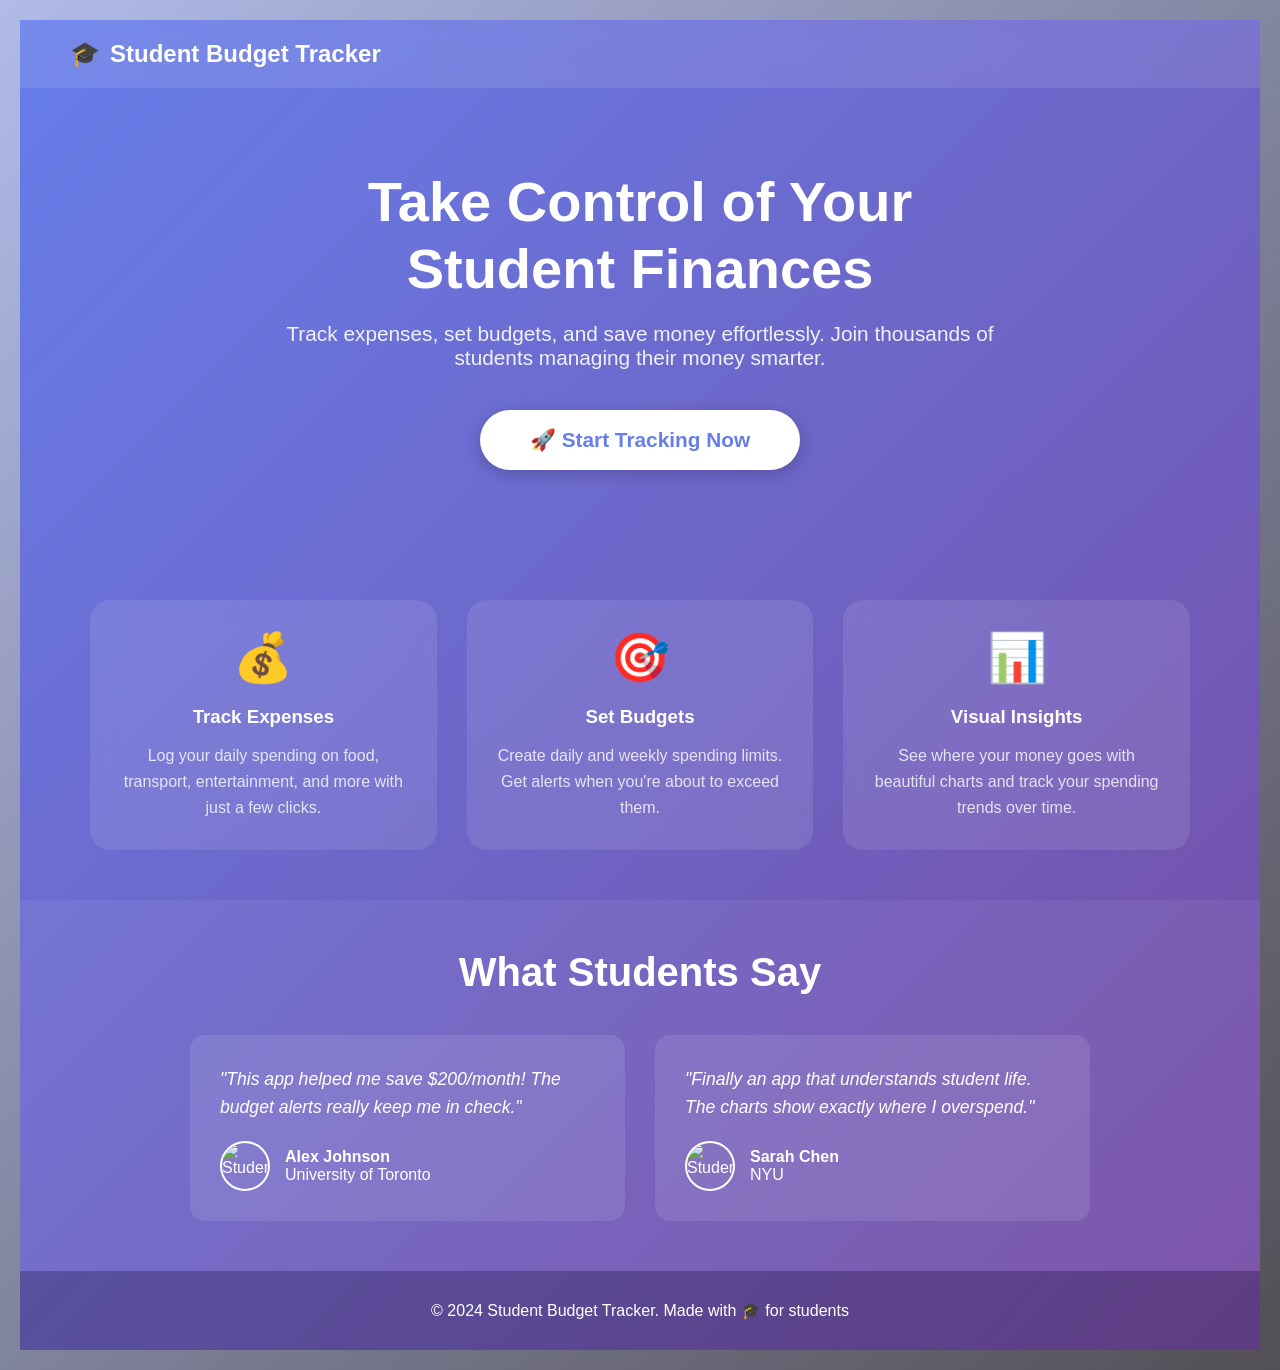
==== main.html @ 796863ff "Add files via upload" ====
<!DOCTYPE html>
<html lang="en">
<head>
    <meta charset="UTF-8">
    <meta name="viewport" content="width=device-width, initial-scale=1.0">
    <title>Student Budget Tracker Pro</title>
    <link rel="stylesheet" href="style.css">
    <script src="https://cdn.jsdelivr.net/npm/chart.js"></script>
    <script src="https://cdn.jsdelivr.net/npm/chartjs-plugin-datalabels@2.0.0"></script>
    <script src="auth.js"></script>
</head>
<body>
    <div class="container">
        <h1>Student Budget Tracker Pro</h1>
        <br>
        <div class="user-profile" style="display: flex; align-items: center; gap: 15px; float: right; margin-top: -50px; background: rgba(255,255,255,0.1); padding: 10px 20px; border-radius: 50px;">
            <img id="userAvatar" src="" alt="Profile" style="width: 35px; height: 35px; border-radius: 50%; border: 2px solid white; display: none; object-fit: cover;">
            <span id="welcomeMessage" style="color: white; font-weight: 500;"></span>
            <button onclick="logout()" style="background: #ff4757; padding: 6px 15px; font-size: 0.85em; border-radius: 20px;">Logout</button>
        </div>
        <!-- Currency Selector -->
        <div class="currency-selector">
            <label>Currency:</label>
            <select id="currencySelect" onchange="changeCurrency()">
                <option value="NGN">🇳🇬 NGN (₦)</option>
                <option value="USD">🇺🇸 USD ($)</option>
                <option value="EUR">🇪🇺 EUR (€)</option>
                <option value="GBP">🇬🇧 GBP (£)</option>
                <option value="JPY">🇯🇵 JPY (¥)</option>
                <option value="CAD">🇨🇦 CAD (C$)</option>
                <option value="AUD">🇦🇺 AUD (A$)</option>
                <option value="INR">🇮🇳 INR (₹)</option>
            </select>
            <button onclick="resetAllData()" class="reset-btn">🔄 Reset All Data</button>
        </div>

        <!-- Income Section - Collapsible -->
        <div class="card">
            <div class="gridcard">
                <div id="income" class="card-header" onclick="toggleSection('incomeSection')">
                    <h2>💰 Income Setup</h2>
                    <span class="edit-icon" id="incomeEditIcon">✏️</span>
                </div>
                <div id="incomeSection" class="card-content">
                    <div class="input-group1">
                        <label>Monthly Allowance/Income:</label>
                        <input class="income-in" type="number" id="monthlyIncome" placeholder="e.g., 500">
                        <button onclick="setIncome()">Set Income</button>
                    </div>
                </div>
                <div id="incomeDisplay" class="value-display" style="display: none;">
                    <span class="value-label">Monthly Income:</span>
                    <span class="value-amount" id="displayIncome">$0</span>
                </div>
            </div>

            <div class="gridcard">
                <!-- style it in such a way that the fields will be arranged vertically -->
                 
                <div class="card-header" onclick="toggleSection('limitsSection')">
                    <h2>🎯 Budget Limits</h2>
                    <span class="edit-icon" id="limitsEditIcon">✏️</span>
                </div>
                <div id="limitsSection" class="card-content">
                    <div class="limit-controls">
                        <div>
                            <label>Daily Limit:</label>
                            <input type="number" id="dailyLimit" placeholder="20">
                        </div>
                        <div>
                            <label>Weekly Limit:</label>
                            <input type="number" id="weeklyLimit" placeholder="100">
                        </div>
                        <button onclick="setLimits()">Set Limits</button>
                    </div>
                </div>
                <div id="limitsDisplay" class="value-display" style="display: none;">
                    <span class="value-label">Daily Limit:</span>
                    <span class="value-amount" id="displayDaily">$0</span>
                    <span class="value-label">Weekly Limit:</span>
                    <span class="value-amount" id="displayWeekly">$0</span>
                </div>
            </div>
        
            <div class="gridcard">
                <div class="card-header" onclick="toggleSection('savingsSection')">
                    <h2>🎯 Savings Goals</h2>
                    <span class="edit-icon" id="savingsEditIcon">✏️</span>
                </div>
                <div id="savingsSection" class="card-content">
                    <div class="savings-form">
                        <input type="text" id="goalName" placeholder="Goal name (e.g., New Laptop)">
                        <input type="number" id="goalAmount" placeholder="Target amount">
                        <input type="date" id="goalDeadline">
                        <button onclick="addSavingsGoal()">Add Goal</button>
                    </div>
                    <div id="savingsGoalsList" class="savings-list"></div>
                </div>
            </div>
        
            <div class="gridcard">
                <div class="card-header" onclick="toggleSection('recurringSection')">
                    <h2>🔄 Recurring Expenses</h2>
                    <span class="edit-icon" id="recurringEditIcon">✏️</span>
                </div>
                <div id="recurringSection" class="card-content">
                    <div class="recurring-form">
                        <select id="recurringCategory">
                            <option value="food">🍔 Food</option>
                            <option value="transport">🚌 Transport</option>
                            <option value="entertainment">🎮 Entertainment</option>
                            <option value="shopping">🛍️ Shopping</option>
                            <option value="bills">📄 Bills</option>
                            <option value="other">📦 Other</option>
                        </select>
                        <input type="number" id="recurringAmount" placeholder="Amount">
                        <select id="recurringFrequency">
                            <option value="daily">Daily</option>
                            <option value="weekly">Weekly</option>
                            <option value="monthly">Monthly</option>
                        </select>
                        <input type="date" id="recurringStartDate">
                        <button onclick="addRecurringExpense()">Add Recurring</button>
                    </div>
                    <div id="recurringList" class="recurring-list"></div>
                </div>
            </div>
        </div>

        <!-- Add Expense -->
            <div class="expense-form">
                <h2>➕ Add Expense</h2>
                <div class="expense-form">
                    <select id="expenseCategory">
                        <option value="food">🍔 Food</option>
                        <option value="transport">🚌 Transport</option>
                        <option value="entertainment">🎮 Entertainment</option>
                        <option value="shopping">🛍️ Shopping</option>
                        <option value="bills">📄 Bills</option>
                        <option value="other">📦 Other</option>
                    </select>
                    <input type="number" id="expenseAmount" placeholder="Amount">
                    <input type="date" id="expenseDate">
                    <button onclick="addExpense()">Add Expense</button>
                </div>
            </div>

        <!-- Alerts Section -->
        <div id="alertBox" class="alert" style="display: none;"></div>
        
        <!-- Warning Modal -->
        <div id="warningModal" class="modal" style="display: none;">
            <div class="modal-content">
                <h3>⚠️ Warning: Limit Exceeded!</h3>
                <p id="warningMessage"></p>
                <div class="modal-buttons">
                    <button onclick="forceAddExpense()" class="force-btn">Force Add Anyway</button>
                    <button onclick="cancelExpense()" class="cancel-btn">Cancel</button>
                </div>
            </div>
        </div>

        <!-- Charts -->
        <div class="chart-container">
            <canvas id="expenseChart"></canvas>
        </div>

        <div class="chart-container">
            <canvas id="trendChart"></canvas>
        </div>

        <!-- Expense List -->
        <div class="card">
            <h2>📋 Recent Expenses</h2>
            <div id="expenseList"></div>
        </div>

        <!-- Summary -->
        <div class="summary-cards">
            <div class="summary-card">
                <h3>Today's Spending</h3>
                <p id="todayTotal">$0</p>
            </div>
            <div class="summary-card">
                <h3>This Week</h3>
                <p id="weekTotal">$0</p>
            </div>
            <div class="summary-card">
                <h3>This Month</h3>
                <p id="monthTotal">$0</p>
            </div>
            <div class="summary-card">
                <h3>Remaining</h3>
                <p id="remainingBudget">$0</p>
            </div>
        </div>
    </div>

    <script src="app.js"></script>
</body>
</html>
---- style.css ----
* {
    margin: 0;
    padding: 0;
    box-sizing: border-box;
}

body {
    font-family: 'Segoe UI', Tahoma, Geneva, Verdana, sans-serif;
    background: linear-gradient(135deg, #b1bbe8 0%, #524f55 100%);
    min-height: 100vh;
    padding: 20px;
}

.container {
    max-width: 1200px;
    margin: 0 auto;
}

h1 {
    color: white;
    text-align: center;
    margin-bottom: 30px;
    font-size: 2.5em;
}

.card {
    /* background: white; */
    border-radius: 10px;
    padding: 10px;
    margin-bottom: 20px;
    box-shadow: 0 4px 6px rgba(0, 0, 0, 0.1);
    display: grid;
    grid-template-columns: repeat(4, 1fr);
    /* gap: 20px; */
    /* margin-bottom: 20px; */
    width: 1200px;
}

.card .gridcard {
    border-radius: 10px;
    padding: 20px;
    display: grid;
    background-color: white;
    margin-bottom: 20px;
    max-width: 300px;
    margin-left: 5px;
    margin-right: 5px;
    /* grid-template-columns: 1fr; */
    /* gap: 20px; */
}


.card h2 {
    color: #333;
    margin-bottom: 15px;
    font-size: 1.5em;
}

.input-group {
    display: flex;
    gap: 10px;
    align-items: center;
}

.income-in {
    flex: 1;
    padding: 10px;
    border: 1px solid #ddd;
    border-radius: 5px;
    font-size: 16px;
}

.input-group input {
    flex: 1;
    padding: 10px;
    border: 1px solid #ddd;
    border-radius: 5px;
    font-size: 16px;
}

.limit-controls {
    display: grid;
    /* grid-template-columns: 1fr 1fr auto; */
    gap: 10px;
    align-items: center;
}

.limit-controls input {
    flex: 1;
    width: 100%;
    padding: 10px;
    border: 1px solid #ddd;
    border-radius: 5px;
    font-size: 16px;
}

.expense-form {
    display: grid;
    grid-template-columns: 1fr 1fr 1fr auto;
    gap: 10px;
}

.expense-form select,
.expense-form input {
    padding: 10px;
    border: 1px solid #ddd;
    border-radius: 5px;
    font-size: 16px;
}

button {
    background: #667eea;
    color: white;
    border: none;
    padding: 10px 20px;
    border-radius: 5px;
    cursor: pointer;
    font-size: 16px;
    transition: background 0.3s;
}

button:hover {
    background: #764ba2;
}

.alert {
    background: #ff4757;
    color: white;
    padding: 15px;
    border-radius: 5px;
    margin-bottom: 20px;
    text-align: center;
    animation: shake 0.5s;
}

@keyframes shake {
    0%, 100% { transform: translateX(0); }
    10%, 30%, 50%, 70%, 90% { transform: translateX(-5px); }
    20%, 40%, 60%, 80% { transform: translateX(5px); }
}

.chart-container {
    background: white;
    border-radius: 10px;
    padding: 20px;
    margin-bottom: 20px;
    height: 300px;
}

.summary-cards {
    display: grid;
    grid-template-columns: repeat(5, 1fr);
    gap: 20px;
    margin-bottom: 20px;
}

.summary-card {
    background: white;
    border-radius: 10px;
    padding: 20px;
    text-align: center;
    box-shadow: 0 4px 6px rgba(0, 0, 0, 0.1);
}

.summary-card h3 {
    color: #666;
    font-size: 1em;
    margin-bottom: 10px;
}

.summary-card p {
    color: #333;
    font-size: 1.8em;
    font-weight: bold;
}

#expenseList {
    max-height: 300px;
    overflow-y: auto;
}

.expense-form{
    background-color: white;
    border-radius: 10px;
    padding: 20px;
    margin-bottom:5px;
    display: grid;
    grid-template-columns: 1fr 1fr 1fr auto;
    gap: 10px;
}

.expense-item {
    display: flex;
    justify-content: space-between;
    align-items: center;
    padding: 10px;
    border-bottom: 1px solid #eee;
}

.expense-item:last-child {
    border-bottom: none;
}

.expense-category {
    background: #f0f0f0;
    padding: 5px 10px;
    border-radius: 20px;
    font-size: 0.9em;
}

.expense-amount {
    font-weight: bold;
    color: #ff4757;
}

.expense-date {
    color: #999;
    font-size: 0.9em;
}

.delete-btn {
    background: #ff4757;
    padding: 5px 10px;
    font-size: 0.9em;
}

@media (max-width: 768px) {
    .expense-form {
        grid-template-columns: 1fr;
    }
    
    .limit-controls {
        grid-template-columns: 1fr;
    }
    
    .summary-cards {
        grid-template-columns: 1fr 1fr;
    }

    .card {
        grid-template-columns: 1fr;
        width: 100%;
    }
}


/* Add these styles for the user profile */
.user-profile {
    background: rgba(255, 255, 255, 0.1);
    padding: 10px 20px;
    border-radius: 50px;
    backdrop-filter: blur(10px);
    margin-bottom: 20px;
}

.user-profile img {
    object-fit: cover;
}

/* Adjust main container to accommodate profile */
.container {
    position: relative;
}

/* Make sure the logout button matches your theme */
.user-profile button {
    background: #ff4757;
    transition: background 0.3s;
}

.user-profile button:hover {
    background: #ff6b81;
}



/* Add to existing CSS */



.currency-selector {
    background: white;
    border-radius: 10px;
    padding: 15px;
    margin-bottom: 20px;
    display: flex;
    align-items: center;
    gap: 10px;
}

.currency-selector select {
    padding: 8px;
    border: 1px solid #ddd;
    border-radius: 5px;
    font-size: 16px;
    flex: 1;
}

.reset-btn {
    padding: 8px 16px;
    background-color: #ff6b6b;
    color: white;
    border: none;
    border-radius: 5px;
    cursor: pointer;
    font-size: 14px;
    font-weight: bold;
    transition: background-color 0.3s ease;
}

.reset-btn:hover {
    background-color: #ff5252;
}

.reset-btn:active {
    transform: scale(0.98);
}

.card-header {
    display: flex;
    justify-content: space-between;
    align-items: center;
    cursor: pointer;
    padding: 10px 0;
}

.edit-icon {
    font-size: 1.2em;
    opacity: 0.6;
    transition: opacity 0.3s;
}

.edit-icon:hover {
    opacity: 1;
}

.value-display {
    display: flex;
    gap: 20px;
    align-items: center;
    flex-wrap: wrap;
    padding: 10px 0;
}

#income{
    background-color: white;
    border-radius: 10px;
    /* padding: 20px; */
    margin-bottom: 20px;
    width: 250px;
}

.value-label {
    color: #666;
    font-size: 0.9em;
}

.value-amount {
    font-weight: bold;
    color: #667eea;
    font-size: 1.2em;
}

.savings-form, .recurring-form {
    display: grid;
    grid-template-columns: repeat(auto-fit, minmax(150px, 1fr));
    gap: 10px;
    margin-bottom: 20px;
}

.savings-form input,
.savings-form select,
.recurring-form input,
.recurring-form select {
    padding: 10px;
    border: 1px solid #ddd;
    border-radius: 5px;
    font-size: 14px;
}

.savings-list, .recurring-list {
    max-height: 200px;
    overflow-y: auto;
}

.savings-item, .recurring-item {
    display: flex;
    justify-content: space-between;
    align-items: center;
    padding: 10px;
    border-bottom: 1px solid #eee;
}

.savings-progress {
    flex: 1;
    margin: 0 15px;
}

.progress-bar {
    width: 100%;
    height: 10px;
    background: #f0f0f0;
    border-radius: 5px;
    overflow: hidden;
}

.progress-fill {
    height: 100%;
    background: linear-gradient(90deg, #667eea, #764ba2);
    transition: width 0.3s;
}

/* Modal Styles */
.modal {
    position: fixed;
    top: 0;
    left: 0;
    width: 100%;
    height: 100%;
    background: rgba(0, 0, 0, 0.5);
    display: flex;
    justify-content: center;
    align-items: center;
    z-index: 1000;
}

.modal-content {
    background: white;
    padding: 30px;
    border-radius: 10px;
    max-width: 400px;
    text-align: center;
}

.modal-content h3 {
    color: #ff4757;
    margin-bottom: 15px;
}

.modal-content p {
    margin-bottom: 20px;
    color: #333;
}

.modal-buttons {
    display: flex;
    gap: 10px;
    justify-content: center;
}

.force-btn {
    background: #ff4757;
}

.force-btn:hover {
    background: #ff6b81;
}

.cancel-btn {
    background: #666;
}

.cancel-btn:hover {
    background: #888;
}

/* Recurring badge */
.recurring-badge {
    background: #667eea;
    color: white;
    padding: 2px 8px;
    border-radius: 12px;
    font-size: 0.8em;
    margin-left: 10px;
}

/* Currency symbol */
.currency-symbol {
    font-weight: normal;
    margin-right: 2px;
}

/* Responsive adjustments */
@media (max-width: 768px) {
    .value-display {
        flex-direction: column;
        align-items: flex-start;
        gap: 10px;
    }
    
    .savings-form, .recurring-form {
        grid-template-columns: 1fr;
    }
    
    .modal-content {
        margin: 20px;
        padding: 20px;
    }
}
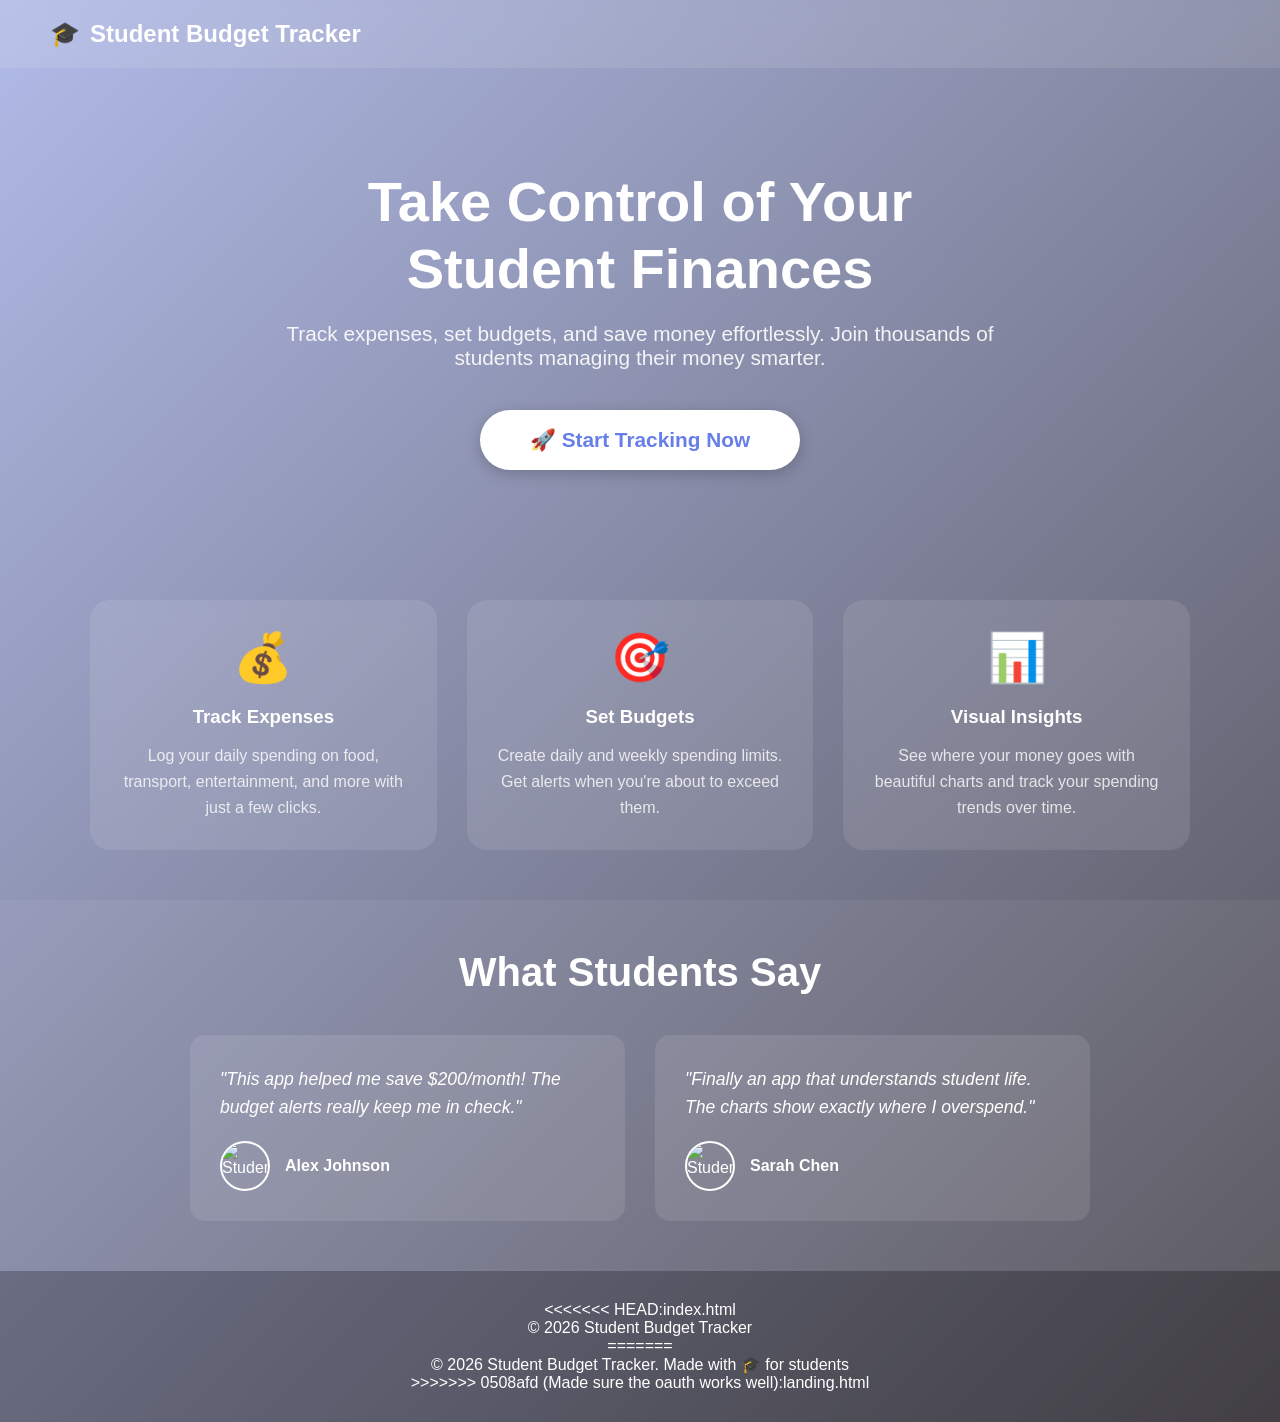
==== commit 9a8e5678: "Made sure the oauth works well" ====
--- a/main.html
+++ b/main.html
@@ -3,21 +3,36 @@
 <head>
     <meta charset="UTF-8">
     <meta name="viewport" content="width=device-width, initial-scale=1.0">
+    <meta name="theme-color" content="#667eea">
+    <meta name="description" content="Track expenses, set budgets, and save money as a student.">
     <title>Student Budget Tracker Pro</title>
+    <link rel="manifest" href="manifest.json">
+    <link rel="icon" href="icon-192.png">
     <link rel="stylesheet" href="style.css">
     <script src="https://cdn.jsdelivr.net/npm/chart.js"></script>
-    <script src="https://cdn.jsdelivr.net/npm/chartjs-plugin-datalabels@2.0.0"></script>
     <script src="auth.js"></script>
 </head>
 <body>
+    <nav class="nav">
+        <div class="nav-inner">
+            <span class="nav-title">🎓 Student Budget Tracker</span>
+            <ul>
+                <li><a href="main.html" class="active">🏠 Home</a></li>
+                <li><a href="javascript:void(0)" onclick="openReport()">📊 Report</a></li>
+            </ul>
+            <button class="dark-toggle" id="darkToggle" onclick="toggleDarkMode()" title="Toggle dark mode">🌙</button>
+        </div>
+    </nav>
+
     <div class="container">
         <h1>Student Budget Tracker Pro</h1>
-        <br>
-        <div class="user-profile" style="display: flex; align-items: center; gap: 15px; float: right; margin-top: -50px; background: rgba(255,255,255,0.1); padding: 10px 20px; border-radius: 50px;">
-            <img id="userAvatar" src="" alt="Profile" style="width: 35px; height: 35px; border-radius: 50%; border: 2px solid white; display: none; object-fit: cover;">
-            <span id="welcomeMessage" style="color: white; font-weight: 500;"></span>
-            <button onclick="logout()" style="background: #ff4757; padding: 6px 15px; font-size: 0.85em; border-radius: 20px;">Logout</button>
-        </div>
+
+        <div class="user-profile">
+            <img id="userAvatar" src="" alt="Profile">
+            <span id="welcomeMessage"></span>
+            <button onclick="logout()">Logout</button>
+        </div>
+
         <!-- Currency Selector -->
         <div class="currency-selector">
             <label>Currency:</label>
@@ -31,10 +46,13 @@
                 <option value="AUD">🇦🇺 AUD (A$)</option>
                 <option value="INR">🇮🇳 INR (₹)</option>
             </select>
+            <button onclick="exportData()" class="reset-btn">⬇️ Export</button>
+            <button onclick="document.getElementById('importFile').click()" class="reset-btn">⬆️ Import</button>
+            <input type="file" id="importFile" accept=".json,application/json" style="display:none;" onchange="importData(event)">
             <button onclick="resetAllData()" class="reset-btn">🔄 Reset All Data</button>
         </div>
 
-        <!-- Income Section - Collapsible -->
+        <!-- Income / Budgets / Goals / Recurring / Category Budgets -->
         <div class="card">
             <div class="gridcard">
                 <div id="income" class="card-header" onclick="toggleSection('incomeSection')">
@@ -55,8 +73,6 @@
             </div>
 
             <div class="gridcard">
-                <!-- style it in such a way that the fields will be arranged vertically -->
-                 
                 <div class="card-header" onclick="toggleSection('limitsSection')">
                     <h2>🎯 Budget Limits</h2>
                     <span class="edit-icon" id="limitsEditIcon">✏️</span>
@@ -81,10 +97,10 @@
                     <span class="value-amount" id="displayWeekly">$0</span>
                 </div>
             </div>
-        
+
             <div class="gridcard">
                 <div class="card-header" onclick="toggleSection('savingsSection')">
-                    <h2>🎯 Savings Goals</h2>
+                    <h2>🐷 Savings Goals</h2>
                     <span class="edit-icon" id="savingsEditIcon">✏️</span>
                 </div>
                 <div id="savingsSection" class="card-content">
@@ -97,7 +113,7 @@
                     <div id="savingsGoalsList" class="savings-list"></div>
                 </div>
             </div>
-        
+
             <div class="gridcard">
                 <div class="card-header" onclick="toggleSection('recurringSection')">
                     <h2>🔄 Recurring Expenses</h2>
@@ -125,31 +141,52 @@
                     <div id="recurringList" class="recurring-list"></div>
                 </div>
             </div>
+
+            <div class="gridcard">
+                <div class="card-header" onclick="toggleSection('categoryBudgetSection')">
+                    <h2>🏷️ Category Budgets</h2>
+                    <span class="edit-icon" id="budgetEditIcon">✏️</span>
+                </div>
+                <div id="categoryBudgetSection" class="card-content">
+                    <div class="recurring-form">
+                        <select id="budgetCategory">
+                            <option value="food">🍔 Food</option>
+                            <option value="transport">🚌 Transport</option>
+                            <option value="entertainment">🎮 Entertainment</option>
+                            <option value="shopping">🛍️ Shopping</option>
+                            <option value="bills">📄 Bills</option>
+                            <option value="other">📦 Other</option>
+                        </select>
+                        <input type="number" id="budgetAmount" placeholder="Monthly budget amount">
+                        <button onclick="setCategoryBudget()">Set Budget</button>
+                    </div>
+                    <div id="categoryBudgetsList" class="budgets-list"></div>
+                </div>
+            </div>
         </div>
 
         <!-- Add Expense -->
-            <div class="expense-form">
-                <h2>➕ Add Expense</h2>
-                <div class="expense-form">
-                    <select id="expenseCategory">
-                        <option value="food">🍔 Food</option>
-                        <option value="transport">🚌 Transport</option>
-                        <option value="entertainment">🎮 Entertainment</option>
-                        <option value="shopping">🛍️ Shopping</option>
-                        <option value="bills">📄 Bills</option>
-                        <option value="other">📦 Other</option>
-                    </select>
-                    <input type="number" id="expenseAmount" placeholder="Amount">
-                    <input type="date" id="expenseDate">
-                    <button onclick="addExpense()">Add Expense</button>
-                </div>
-            </div>
+        <div class="expense-form">
+            <h2>➕ Add Expense</h2>
+            <select id="expenseCategory">
+                <option value="food">🍔 Food</option>
+                <option value="transport">🚌 Transport</option>
+                <option value="entertainment">🎮 Entertainment</option>
+                <option value="shopping">🛍️ Shopping</option>
+                <option value="bills">📄 Bills</option>
+                <option value="other">📦 Other</option>
+            </select>
+            <input type="number" id="expenseAmount" placeholder="Amount">
+            <input type="date" id="expenseDate">
+            <button onclick="addExpense()">Add Expense</button>
+            <input type="text" id="expenseNote" class="expense-note" placeholder="Note (optional) — e.g. Lunch at cafeteria. Category auto-suggests from history." oninput="suggestCategory()">
+        </div>
 
         <!-- Alerts Section -->
         <div id="alertBox" class="alert" style="display: none;"></div>
-        
+
         <!-- Warning Modal -->
-        <div id="warningModal" class="modal" style="display: none;">
+        <div id="warningModal" class="modal" style="display: none;" onclick="if(event.target===this) cancelExpense()">
             <div class="modal-content">
                 <h3>⚠️ Warning: Limit Exceeded!</h3>
                 <p id="warningMessage"></p>
@@ -169,9 +206,36 @@
             <canvas id="trendChart"></canvas>
         </div>
 
+        <div class="chart-container">
+            <canvas id="incomeExpenseChart"></canvas>
+        </div>
+
+        <div class="chart-container">
+            <canvas id="budgetChart"></canvas>
+        </div>
+
         <!-- Expense List -->
-        <div class="card">
+        <div class="recent-expense-header">
             <h2>📋 Recent Expenses</h2>
+            <div class="balance-display">
+                Balance:
+                <span id="currentBalance">$0.00</span>
+            </div>
+            <div class="expense-filters">
+                <input type="text" id="searchInput" placeholder="🔍 Search by note or category..." oninput="updateExpenseList()">
+                <select id="filterCategory" onchange="updateExpenseList()">
+                    <option value="">All Categories</option>
+                    <option value="food">🍔 Food</option>
+                    <option value="transport">🚌 Transport</option>
+                    <option value="entertainment">🎮 Entertainment</option>
+                    <option value="shopping">🛍️ Shopping</option>
+                    <option value="bills">📄 Bills</option>
+                    <option value="other">📦 Other</option>
+                </select>
+                <input type="date" id="filterFrom" onchange="updateExpenseList()">
+                <span class="filter-sep">to</span>
+                <input type="date" id="filterTo" onchange="updateExpenseList()">
+            </div>
             <div id="expenseList"></div>
         </div>
 
@@ -196,6 +260,86 @@
         </div>
     </div>
 
+    <!-- Edit Expense Modal -->
+    <div id="editModal" class="modal" style="display: none;" onclick="if(event.target===this) closeEditModal()">
+        <div class="modal-content">
+            <h3>✏️ Edit Expense</h3>
+            <div class="edit-form">
+                <label>Category</label>
+                <select id="editCategory">
+                    <option value="food">🍔 Food</option>
+                    <option value="transport">🚌 Transport</option>
+                    <option value="entertainment">🎮 Entertainment</option>
+                    <option value="shopping">🛍️ Shopping</option>
+                    <option value="bills">📄 Bills</option>
+                    <option value="other">📦 Other</option>
+                </select>
+                <label>Amount</label>
+                <input type="number" id="editAmount">
+                <label>Date</label>
+                <input type="date" id="editDate">
+                <label>Note</label>
+                <input type="text" id="editNote">
+            </div>
+            <div class="modal-buttons">
+                <button onclick="saveEditedExpense()" class="force-btn">Save</button>
+                <button onclick="closeEditModal()" class="cancel-btn">Cancel</button>
+            </div>
+        </div>
+    </div>
+
+    <!-- Contribute to Savings Goal Modal -->
+    <div id="contributeModal" class="modal" style="display: none;" onclick="if(event.target===this) closeContributeModal()">
+        <div class="modal-content">
+            <h3>🐷 Contribute to Savings Goal</h3>
+            <p id="contributeGoalInfo" style="color: var(--card-text);"></p>
+            <div class="edit-form">
+                <label>Amount</label>
+                <input type="number" id="contributeAmount" placeholder="Amount to contribute" min="0.01" step="0.01">
+            </div>
+            <div class="modal-buttons">
+                <button onclick="confirmContribution()" class="force-btn">Add Funds</button>
+                <button onclick="closeContributeModal()" class="cancel-btn">Cancel</button>
+            </div>
+        </div>
+    </div>
+
+    <!-- Confirm Modal -->
+    <div id="confirmModal" class="modal" style="display: none;" onclick="if(event.target===this) closeConfirmModal()">
+        <div class="modal-content">
+            <h3 id="confirmTitle">Are you sure?</h3>
+            <p id="confirmMessage"></p>
+            <div class="modal-buttons">
+                <button onclick="confirmAction()" class="force-btn" id="confirmOkBtn">Confirm</button>
+                <button onclick="closeConfirmModal()" class="cancel-btn">Cancel</button>
+            </div>
+        </div>
+    </div>
+
+    <!-- Monthly Report Modal -->
+    <div id="reportModal" class="modal" style="display: none;" onclick="if(event.target===this) closeReportModal()">
+        <div class="modal-content report-modal">
+            <h3>📊 Monthly Report</h3>
+            <div id="reportContent"></div>
+            <div class="modal-buttons">
+                <button onclick="exportReportCSV()" class="force-btn">⬇️ Export CSV</button>
+                <button onclick="closeReportModal()" class="cancel-btn">Close</button>
+            </div>
+        </div>
+    </div>
+
+    <!-- Toast Notifications -->
+    <div id="toastContainer" class="toast-container"></div>
+
     <script src="app.js"></script>
+    <script>
+        if ('serviceWorker' in navigator && location.protocol.startsWith('http')) {
+            window.addEventListener('load', function() {
+                navigator.serviceWorker.register('sw.js').catch(function(err) {
+                    console.warn('Service worker registration failed:', err);
+                });
+            });
+        }
+    </script>
 </body>
 </html>
--- a/style.css
+++ b/style.css
@@ -1,3 +1,42 @@
+:root {
+    --bg-grad: linear-gradient(135deg, #667eea 0%, #764ba2 100%);
+    --bg-grad-2: linear-gradient(135deg, #171a2e 0%, #2a2d4a 100%);
+    --card-bg: #ffffff;
+    --card-text: #333333;
+    --card-text-muted: #666666;
+    --card-border: #eee;
+    --input-bg: #ffffff;
+    --input-border: #ddd;
+    --btn-bg: #667eea;
+    --btn-hover: #764ba2;
+    --nav-bg: rgba(255, 255, 255, 0.1);
+    --soft-bg: #f0f0f0;
+    --danger: #ff4757;
+    --success: #00d25b;
+    --warning: #ff9f43;
+    --info: #667eea;
+    --shadow: 0 4px 15px rgba(0, 0, 0, 0.1);
+    --toast-bg: #ffffff;
+    --toast-text: #333333;
+}
+
+body.dark {
+    --bg-grad: var(--bg-grad-2);
+    --card-bg: #2a2d4a;
+    --card-text: #e8e8f5;
+    --card-text-muted: #aaaac0;
+    --card-border: #3a3d5c;
+    --input-bg: #363962;
+    --input-border: #4a4d75;
+    --btn-bg: #667eea;
+    --btn-hover: #764ba2;
+    --nav-bg: rgba(0, 0, 0, 0.35);
+    --soft-bg: #3a3d5c;
+    --shadow: 0 4px 15px rgba(0, 0, 0, 0.4);
+    --toast-bg: #2a2d4a;
+    --toast-text: #e8e8f5;
+}
+
 * {
     margin: 0;
     padding: 0;
@@ -6,14 +45,17 @@
 
 body {
     font-family: 'Segoe UI', Tahoma, Geneva, Verdana, sans-serif;
-    background: linear-gradient(135deg, #b1bbe8 0%, #524f55 100%);
+    background: var(--bg-grad);
     min-height: 100vh;
-    padding: 20px;
+    padding: 0;
+    transition: background 0.3s;
 }
 
 .container {
     max-width: 1200px;
     margin: 0 auto;
+    padding: 20px;
+    position: relative;
 }
 
 h1 {
@@ -21,95 +63,193 @@
     text-align: center;
     margin-bottom: 30px;
     font-size: 2.5em;
-}
-
+    padding-top: 20px;
+}
+
+/* Navigation */
+.nav {
+    background: var(--nav-bg);
+    backdrop-filter: blur(10px);
+    padding: 0 20px;
+    margin-bottom: 20px;
+    position: sticky;
+    top: 0;
+    z-index: 100;
+}
+
+.nav-inner {
+    display: flex;
+    align-items: center;
+    justify-content: space-between;
+    max-width: 1200px;
+    margin: 0 auto;
+    gap: 15px;
+}
+
+.nav-title {
+    color: white;
+    font-weight: bold;
+    font-size: 1.1em;
+    white-space: nowrap;
+}
+
+.nav ul {
+    list-style: none;
+    display: flex;
+    gap: 5px;
+    flex: 1;
+    justify-content: center;
+}
+
+.nav li a {
+    display: block;
+    padding: 15px 25px;
+    color: rgba(255, 255, 255, 0.8);
+    text-decoration: none;
+    font-weight: 500;
+    transition: color 0.3s, background 0.3s;
+    border-radius: 8px;
+}
+
+.nav li a:hover,
+.nav li a.active {
+    color: white;
+    background: rgba(255, 255, 255, 0.15);
+}
+
+.dark-toggle {
+    background: rgba(255, 255, 255, 0.15);
+    border: none;
+    border-radius: 50%;
+    width: 42px;
+    height: 42px;
+    font-size: 1.2em;
+    cursor: pointer;
+    transition: background 0.3s, transform 0.2s;
+    color: white;
+}
+
+.dark-toggle:hover {
+    background: rgba(255, 255, 255, 0.3);
+    transform: scale(1.05);
+}
+
+/* Card grid layout */
 .card {
-    /* background: white; */
-    border-radius: 10px;
+    border-radius: 15px;
+    padding: 0;
+    margin-bottom: 20px;
+    display: grid;
+    grid-template-columns: repeat(3, 1fr);
+    gap: 15px;
+}
+
+.card .gridcard {
+    border-radius: 15px;
+    padding: 20px;
+    background-color: var(--card-bg);
+    box-shadow: var(--shadow);
+    transition: background-color 0.3s;
+}
+
+.card h2 {
+    color: var(--card-text);
+    margin-bottom: 15px;
+    font-size: 1.3em;
+}
+
+/* Input styles */
+.input-group {
+    display: flex;
+    gap: 10px;
+    align-items: center;
+}
+
+.input-group1 {
+    display: flex;
+    flex-direction: column;
+    gap: 10px;
+}
+
+.input-group1 label,
+.limit-controls label {
+    color: var(--card-text-muted);
+}
+
+.income-in {
     padding: 10px;
-    margin-bottom: 20px;
-    box-shadow: 0 4px 6px rgba(0, 0, 0, 0.1);
-    display: grid;
-    grid-template-columns: repeat(4, 1fr);
-    /* gap: 20px; */
-    /* margin-bottom: 20px; */
-    width: 1200px;
-}
-
-.card .gridcard {
-    border-radius: 10px;
-    padding: 20px;
-    display: grid;
-    background-color: white;
-    margin-bottom: 20px;
-    max-width: 300px;
-    margin-left: 5px;
-    margin-right: 5px;
-    /* grid-template-columns: 1fr; */
-    /* gap: 20px; */
-}
-
-
-.card h2 {
-    color: #333;
-    margin-bottom: 15px;
-    font-size: 1.5em;
-}
-
-.input-group {
-    display: flex;
-    gap: 10px;
-    align-items: center;
-}
-
-.income-in {
-    flex: 1;
-    padding: 10px;
-    border: 1px solid #ddd;
+    border: 1px solid var(--input-border);
     border-radius: 5px;
     font-size: 16px;
+    background-color: var(--input-bg);
+    color: var(--card-text);
 }
 
 .input-group input {
     flex: 1;
     padding: 10px;
-    border: 1px solid #ddd;
+    border: 1px solid var(--input-border);
     border-radius: 5px;
     font-size: 16px;
-}
-
+    background-color: var(--input-bg);
+    color: var(--card-text);
+}
+
+/* Limit controls */
 .limit-controls {
     display: grid;
-    /* grid-template-columns: 1fr 1fr auto; */
-    gap: 10px;
-    align-items: center;
+    gap: 10px;
+    align-items: start;
 }
 
 .limit-controls input {
-    flex: 1;
     width: 100%;
     padding: 10px;
-    border: 1px solid #ddd;
+    border: 1px solid var(--input-border);
     border-radius: 5px;
     font-size: 16px;
-}
-
+    background-color: var(--input-bg);
+    color: var(--card-text);
+}
+
+/* Expense form */
 .expense-form {
+    background-color: var(--card-bg);
+    border-radius: 15px;
+    padding: 20px;
+    margin-bottom: 20px;
     display: grid;
     grid-template-columns: 1fr 1fr 1fr auto;
     gap: 10px;
+    box-shadow: var(--shadow);
+    align-items: end;
+    transition: background-color 0.3s;
+}
+
+.expense-form h2 {
+    grid-column: 1 / -1;
+    margin-bottom: 5px;
+    color: var(--card-text);
+    font-size: 1.3em;
 }
 
 .expense-form select,
 .expense-form input {
     padding: 10px;
-    border: 1px solid #ddd;
+    border: 1px solid var(--input-border);
     border-radius: 5px;
     font-size: 16px;
-}
-
+    background-color: var(--input-bg);
+    color: var(--card-text);
+}
+
+.expense-note {
+    grid-column: 1 / -1;
+}
+
+/* Buttons */
 button {
-    background: #667eea;
+    background: var(--btn-bg);
     color: white;
     border: none;
     padding: 10px 20px;
@@ -117,20 +257,23 @@
     cursor: pointer;
     font-size: 16px;
     transition: background 0.3s;
+    white-space: nowrap;
 }
 
 button:hover {
-    background: #764ba2;
-}
-
+    background: var(--btn-hover);
+}
+
+/* Alert */
 .alert {
-    background: #ff4757;
     color: white;
     padding: 15px;
-    border-radius: 5px;
+    border-radius: 10px;
     margin-bottom: 20px;
     text-align: center;
     animation: shake 0.5s;
+    box-shadow: var(--shadow);
+    white-space: pre-line;
 }
 
 @keyframes shake {
@@ -139,62 +282,104 @@
     20%, 40%, 60%, 80% { transform: translateX(5px); }
 }
 
+/* Charts */
 .chart-container {
-    background: white;
-    border-radius: 10px;
+    background: var(--card-bg);
+    border-radius: 15px;
     padding: 20px;
     margin-bottom: 20px;
-    height: 300px;
-}
-
+    height: 320px;
+    box-shadow: var(--shadow);
+    transition: background-color 0.3s;
+}
+
+/* Summary cards */
 .summary-cards {
     display: grid;
-    grid-template-columns: repeat(5, 1fr);
-    gap: 20px;
+    grid-template-columns: repeat(4, 1fr);
+    gap: 15px;
     margin-bottom: 20px;
 }
 
 .summary-card {
-    background: white;
-    border-radius: 10px;
+    background: var(--card-bg);
+    border-radius: 15px;
     padding: 20px;
     text-align: center;
-    box-shadow: 0 4px 6px rgba(0, 0, 0, 0.1);
+    box-shadow: var(--shadow);
+    transition: background-color 0.3s;
 }
 
 .summary-card h3 {
-    color: #666;
-    font-size: 1em;
+    color: var(--card-text-muted);
+    font-size: 0.9em;
     margin-bottom: 10px;
 }
 
 .summary-card p {
-    color: #333;
-    font-size: 1.8em;
+    color: var(--card-text);
+    font-size: 1.5em;
     font-weight: bold;
 }
 
+/* Expense list */
+.recent-expense-header {
+    background: var(--card-bg);
+    border-radius: 15px;
+    padding: 20px;
+    margin-bottom: 20px;
+    box-shadow: var(--shadow);
+    transition: background-color 0.3s;
+}
+
+.recent-expense-header h2 {
+    color: var(--card-text);
+    margin-bottom: 10px;
+    font-size: 1.3em;
+}
+
 #expenseList {
-    max-height: 300px;
+    max-height: 400px;
     overflow-y: auto;
 }
 
-.expense-form{
-    background-color: white;
-    border-radius: 10px;
-    padding: 20px;
-    margin-bottom:5px;
+.expense-filters {
     display: grid;
-    grid-template-columns: 1fr 1fr 1fr auto;
-    gap: 10px;
+    grid-template-columns: 2fr 1fr 1fr auto 1fr;
+    gap: 8px;
+    align-items: center;
+    margin-bottom: 15px;
+}
+
+.expense-filters input,
+.expense-filters select {
+    padding: 8px 10px;
+    border: 1px solid var(--input-border);
+    border-radius: 5px;
+    font-size: 14px;
+    background-color: var(--input-bg);
+    color: var(--card-text);
+}
+
+.filter-sep {
+    color: var(--card-text-muted);
+    text-align: center;
+}
+
+.balance-display {
+    font-size: 15px;
+    font-weight: bold;
+    color: var(--success);
+    margin-bottom: 10px;
 }
 
 .expense-item {
     display: flex;
     justify-content: space-between;
     align-items: center;
-    padding: 10px;
-    border-bottom: 1px solid #eee;
+    padding: 12px 0;
+    border-bottom: 1px solid var(--card-border);
+    gap: 10px;
 }
 
 .expense-item:last-child {
@@ -202,98 +387,129 @@
 }
 
 .expense-category {
-    background: #f0f0f0;
+    background: var(--soft-bg);
     padding: 5px 10px;
     border-radius: 20px;
-    font-size: 0.9em;
+    font-size: 0.85em;
+    white-space: nowrap;
+    color: var(--card-text);
+}
+
+.expense-note-text {
+    color: var(--card-text-muted);
+    font-size: 0.85em;
+    display: inline-block;
+    margin-left: 8px;
 }
 
 .expense-amount {
     font-weight: bold;
-    color: #ff4757;
+    color: var(--danger);
+    white-space: nowrap;
 }
 
 .expense-date {
-    color: #999;
-    font-size: 0.9em;
-}
-
+    color: var(--card-text-muted);
+    font-size: 0.85em;
+    white-space: nowrap;
+}
+
+.expense-actions {
+    display: flex;
+    gap: 5px;
+}
+
+.edit-btn,
 .delete-btn {
-    background: #ff4757;
+    background: var(--soft-bg);
+    color: var(--card-text);
     padding: 5px 10px;
-    font-size: 0.9em;
-}
-
-@media (max-width: 768px) {
-    .expense-form {
-        grid-template-columns: 1fr;
-    }
-    
-    .limit-controls {
-        grid-template-columns: 1fr;
-    }
-    
-    .summary-cards {
-        grid-template-columns: 1fr 1fr;
-    }
-
-    .card {
-        grid-template-columns: 1fr;
-        width: 100%;
-    }
-}
-
-
-/* Add these styles for the user profile */
+    font-size: 0.85em;
+    border-radius: 5px;
+    min-width: auto;
+}
+
+.edit-btn:hover {
+    background: var(--btn-bg);
+    color: white;
+}
+
+.delete-btn {
+    background: var(--danger);
+    color: white;
+}
+
+.delete-btn:hover {
+    background: #ff6b81;
+}
+
+/* User profile */
 .user-profile {
     background: rgba(255, 255, 255, 0.1);
     padding: 10px 20px;
     border-radius: 50px;
     backdrop-filter: blur(10px);
-    margin-bottom: 20px;
+    display: flex;
+    align-items: center;
+    gap: 15px;
+    float: right;
+    margin-top: -60px;
 }
 
 .user-profile img {
     object-fit: cover;
-}
-
-/* Adjust main container to accommodate profile */
-.container {
-    position: relative;
-}
-
-/* Make sure the logout button matches your theme */
+    width: 35px;
+    height: 35px;
+    border-radius: 50%;
+    border: 2px solid white;
+    display: block;
+}
+
+.user-profile span {
+    color: white;
+    font-weight: 500;
+}
+
 .user-profile button {
-    background: #ff4757;
-    transition: background 0.3s;
+    background: var(--danger);
+    padding: 6px 15px;
+    font-size: 0.85em;
+    border-radius: 20px;
 }
 
 .user-profile button:hover {
     background: #ff6b81;
 }
 
-
-
-/* Add to existing CSS */
-
-
-
+/* Currency selector */
 .currency-selector {
-    background: white;
-    border-radius: 10px;
-    padding: 15px;
-    margin-bottom: 20px;
-    display: flex;
-    align-items: center;
-    gap: 10px;
+    background: var(--card-bg);
+    border-radius: 15px;
+    padding: 15px 20px;
+    margin-bottom: 20px;
+    display: flex;
+    align-items: center;
+    gap: 10px;
+    box-shadow: var(--shadow);
+    flex-wrap: wrap;
+    transition: background-color 0.3s;
+}
+
+.currency-selector label {
+    font-weight: 600;
+    color: var(--card-text);
+    white-space: nowrap;
 }
 
 .currency-selector select {
-    padding: 8px;
-    border: 1px solid #ddd;
+    padding: 8px 12px;
+    border: 1px solid var(--input-border);
     border-radius: 5px;
     font-size: 16px;
     flex: 1;
+    min-width: 150px;
+    background-color: var(--input-bg);
+    color: var(--card-text);
 }
 
 .reset-btn {
@@ -316,12 +532,17 @@
     transform: scale(0.98);
 }
 
+/* Card header (collapsible) */
 .card-header {
     display: flex;
     justify-content: space-between;
     align-items: center;
     cursor: pointer;
     padding: 10px 0;
+}
+
+.card-header h2 {
+    margin-bottom: 0;
 }
 
 .edit-icon {
@@ -342,26 +563,19 @@
     padding: 10px 0;
 }
 
-#income{
-    background-color: white;
-    border-radius: 10px;
-    /* padding: 20px; */
-    margin-bottom: 20px;
-    width: 250px;
-}
-
 .value-label {
-    color: #666;
+    color: var(--card-text-muted);
     font-size: 0.9em;
 }
 
 .value-amount {
     font-weight: bold;
-    color: #667eea;
+    color: var(--btn-bg);
     font-size: 1.2em;
 }
 
-.savings-form, .recurring-form {
+/* Savings, recurring, budget forms */
+.savings-form, .recurring-form, .budget-form {
     display: grid;
     grid-template-columns: repeat(auto-fit, minmax(150px, 1fr));
     gap: 10px;
@@ -371,24 +585,33 @@
 .savings-form input,
 .savings-form select,
 .recurring-form input,
-.recurring-form select {
+.recurring-form select,
+.budget-form input,
+.budget-form select {
     padding: 10px;
-    border: 1px solid #ddd;
+    border: 1px solid var(--input-border);
     border-radius: 5px;
     font-size: 14px;
-}
-
-.savings-list, .recurring-list {
-    max-height: 200px;
+    background-color: var(--input-bg);
+    color: var(--card-text);
+}
+
+.savings-list, .recurring-list, .budgets-list {
+    max-height: 220px;
     overflow-y: auto;
 }
 
-.savings-item, .recurring-item {
+.savings-item, .recurring-item, .budget-item {
     display: flex;
     justify-content: space-between;
     align-items: center;
-    padding: 10px;
-    border-bottom: 1px solid #eee;
+    padding: 10px 0;
+    border-bottom: 1px solid var(--card-border);
+    gap: 10px;
+}
+
+.savings-item:last-child, .recurring-item:last-child, .budget-item:last-child {
+    border-bottom: none;
 }
 
 .savings-progress {
@@ -399,7 +622,7 @@
 .progress-bar {
     width: 100%;
     height: 10px;
-    background: #f0f0f0;
+    background: var(--soft-bg);
     border-radius: 5px;
     overflow: hidden;
 }
@@ -410,7 +633,61 @@
     transition: width 0.3s;
 }
 
-/* Modal Styles */
+.savings-info strong,
+.recurring-list strong,
+.budgets-list strong {
+    color: var(--card-text);
+}
+
+.savings-info div,
+.savings-info small,
+.recurring-list small,
+.budgets-list small {
+    color: var(--card-text-muted);
+}
+
+.budget-value {
+    display: flex;
+    flex-direction: column;
+    gap: 4px;
+    flex: 1;
+    margin: 0 10px;
+}
+
+.budget-value .progress-bar {
+    height: 6px;
+}
+
+.budget-value.over .progress-fill {
+    background: var(--danger);
+}
+
+/* Edit form */
+.edit-form {
+    display: grid;
+    gap: 10px;
+    text-align: left;
+    margin-bottom: 20px;
+}
+
+.edit-form label {
+    color: var(--card-text-muted);
+    font-size: 0.9em;
+    font-weight: 600;
+}
+
+.edit-form select,
+.edit-form input {
+    padding: 10px;
+    border: 1px solid var(--input-border);
+    border-radius: 5px;
+    font-size: 16px;
+    background-color: var(--input-bg);
+    color: var(--card-text);
+    margin-bottom: 5px;
+}
+
+/* Modal */
 .modal {
     position: fixed;
     top: 0;
@@ -425,31 +702,35 @@
 }
 
 .modal-content {
-    background: white;
+    background: var(--card-bg);
     padding: 30px;
-    border-radius: 10px;
-    max-width: 400px;
+    border-radius: 15px;
+    max-width: 420px;
+    width: 90%;
     text-align: center;
+    box-shadow: 0 20px 60px rgba(0, 0, 0, 0.3);
+    transition: background-color 0.3s;
 }
 
 .modal-content h3 {
-    color: #ff4757;
+    color: var(--danger);
     margin-bottom: 15px;
 }
 
 .modal-content p {
     margin-bottom: 20px;
-    color: #333;
+    color: var(--card-text);
 }
 
 .modal-buttons {
     display: flex;
     gap: 10px;
     justify-content: center;
+    flex-wrap: wrap;
 }
 
 .force-btn {
-    background: #ff4757;
+    background: var(--danger);
 }
 
 .force-btn:hover {
@@ -464,36 +745,242 @@
     background: #888;
 }
 
+/* Report modal */
+.report-modal {
+    max-width: 520px;
+    text-align: left;
+}
+
+.report-modal h3 {
+    text-align: center;
+}
+
+.report-section {
+    margin-bottom: 15px;
+}
+
+.report-section h4 {
+    color: var(--card-text);
+    margin-bottom: 8px;
+    font-size: 1em;
+}
+
+.report-row {
+    display: flex;
+    justify-content: space-between;
+    padding: 6px 0;
+    border-bottom: 1px dashed var(--card-border);
+    font-size: 0.95em;
+    color: var(--card-text);
+}
+
+.report-row.bad {
+    color: var(--danger);
+    font-weight: bold;
+}
+
+.report-row.good {
+    color: var(--success);
+    font-weight: bold;
+}
+
+.report-total {
+    font-weight: bold;
+    font-size: 1.1em;
+}
+
 /* Recurring badge */
 .recurring-badge {
-    background: #667eea;
+    background: var(--btn-bg);
     color: white;
     padding: 2px 8px;
     border-radius: 12px;
-    font-size: 0.8em;
+    font-size: 0.75em;
     margin-left: 10px;
 }
 
-/* Currency symbol */
-.currency-symbol {
-    font-weight: normal;
-    margin-right: 2px;
-}
-
-/* Responsive adjustments */
+/* Toasts */
+.toast-container {
+    position: fixed;
+    bottom: 20px;
+    right: 20px;
+    z-index: 2000;
+    display: flex;
+    flex-direction: column;
+    gap: 10px;
+    max-width: 360px;
+}
+
+.toast {
+    background: var(--toast-bg);
+    color: var(--toast-text);
+    border-radius: 10px;
+    padding: 12px 15px;
+    box-shadow: 0 8px 25px rgba(0, 0, 0, 0.25);
+    display: flex;
+    align-items: center;
+    gap: 10px;
+    border-left: 4px solid var(--info);
+    font-size: 0.95em;
+    opacity: 0;
+    transform: translateX(20px);
+    transition: opacity 0.3s, transform 0.3s;
+    animation: none;
+}
+
+.toast.toast-show {
+    opacity: 1;
+    transform: translateX(0);
+}
+
+.toast-success { border-left-color: var(--success); }
+.toast-error { border-left-color: var(--danger); }
+.toast-warning { border-left-color: var(--warning); }
+
+.toast-action {
+    background: var(--btn-bg);
+    color: white;
+    border: none;
+    padding: 5px 12px;
+    border-radius: 5px;
+    font-size: 0.85em;
+    cursor: pointer;
+    white-space: nowrap;
+}
+
+.toast-action:hover {
+    background: var(--btn-hover);
+}
+
+.toast-close {
+    background: transparent;
+    color: var(--card-text-muted);
+    border: none;
+    font-size: 1em;
+    cursor: pointer;
+    margin-left: auto;
+    padding: 0 4px;
+}
+
+.toast-close:hover {
+    color: var(--card-text);
+    background: transparent;
+}
+
+/* Responsive */
+@media (max-width: 1024px) {
+    .card {
+        grid-template-columns: repeat(2, 1fr);
+    }
+}
+
 @media (max-width: 768px) {
-    .value-display {
+    .container {
+        padding: 10px;
+    }
+
+    h1 {
+        font-size: 1.8em;
+    }
+
+    .nav-inner {
         flex-direction: column;
-        align-items: flex-start;
-        gap: 10px;
-    }
-    
-    .savings-form, .recurring-form {
+        gap: 0;
+        padding: 10px 0;
+    }
+
+    .nav ul {
+        flex: none;
+        width: 100%;
+    }
+
+    .nav li {
+        flex: 1;
+        text-align: center;
+    }
+
+    .nav li a {
+        padding: 10px 15px;
+        font-size: 0.9em;
+    }
+
+    .dark-toggle {
+        position: absolute;
+        top: 12px;
+        right: 12px;
+        width: 36px;
+        height: 36px;
+    }
+
+    .card {
         grid-template-columns: 1fr;
     }
-    
+
+    .expense-form {
+        grid-template-columns: 1fr;
+    }
+
+    .expense-note {
+        grid-column: 1 / -1;
+    }
+
+    .expense-filters {
+        grid-template-columns: 1fr 1fr;
+    }
+
+    .expense-filters #searchInput {
+        grid-column: 1 / -1;
+    }
+
+    .limit-controls {
+        grid-template-columns: 1fr;
+    }
+
+    .summary-cards {
+        grid-template-columns: 1fr 1fr;
+    }
+
+    .user-profile {
+        float: none;
+        margin-top: 0;
+        margin-bottom: 20px;
+        justify-content: center;
+    }
+
+    .savings-form, .recurring-form, .budget-form {
+        grid-template-columns: 1fr;
+    }
+
     .modal-content {
         margin: 20px;
         padding: 20px;
     }
+
+    .currency-selector {
+        flex-wrap: wrap;
+    }
+
+    .expense-item {
+        flex-wrap: wrap;
+    }
+
+    .savings-item, .recurring-item, .budget-item {
+        flex-wrap: wrap;
+    }
+
+    .toast-container {
+        left: 10px;
+        right: 10px;
+        max-width: none;
+    }
+}
+
+@media (max-width: 480px) {
+    .summary-cards {
+        grid-template-columns: 1fr 1fr;
+    }
+
+    .expense-filters {
+        grid-template-columns: 1fr;
+    }
 }
